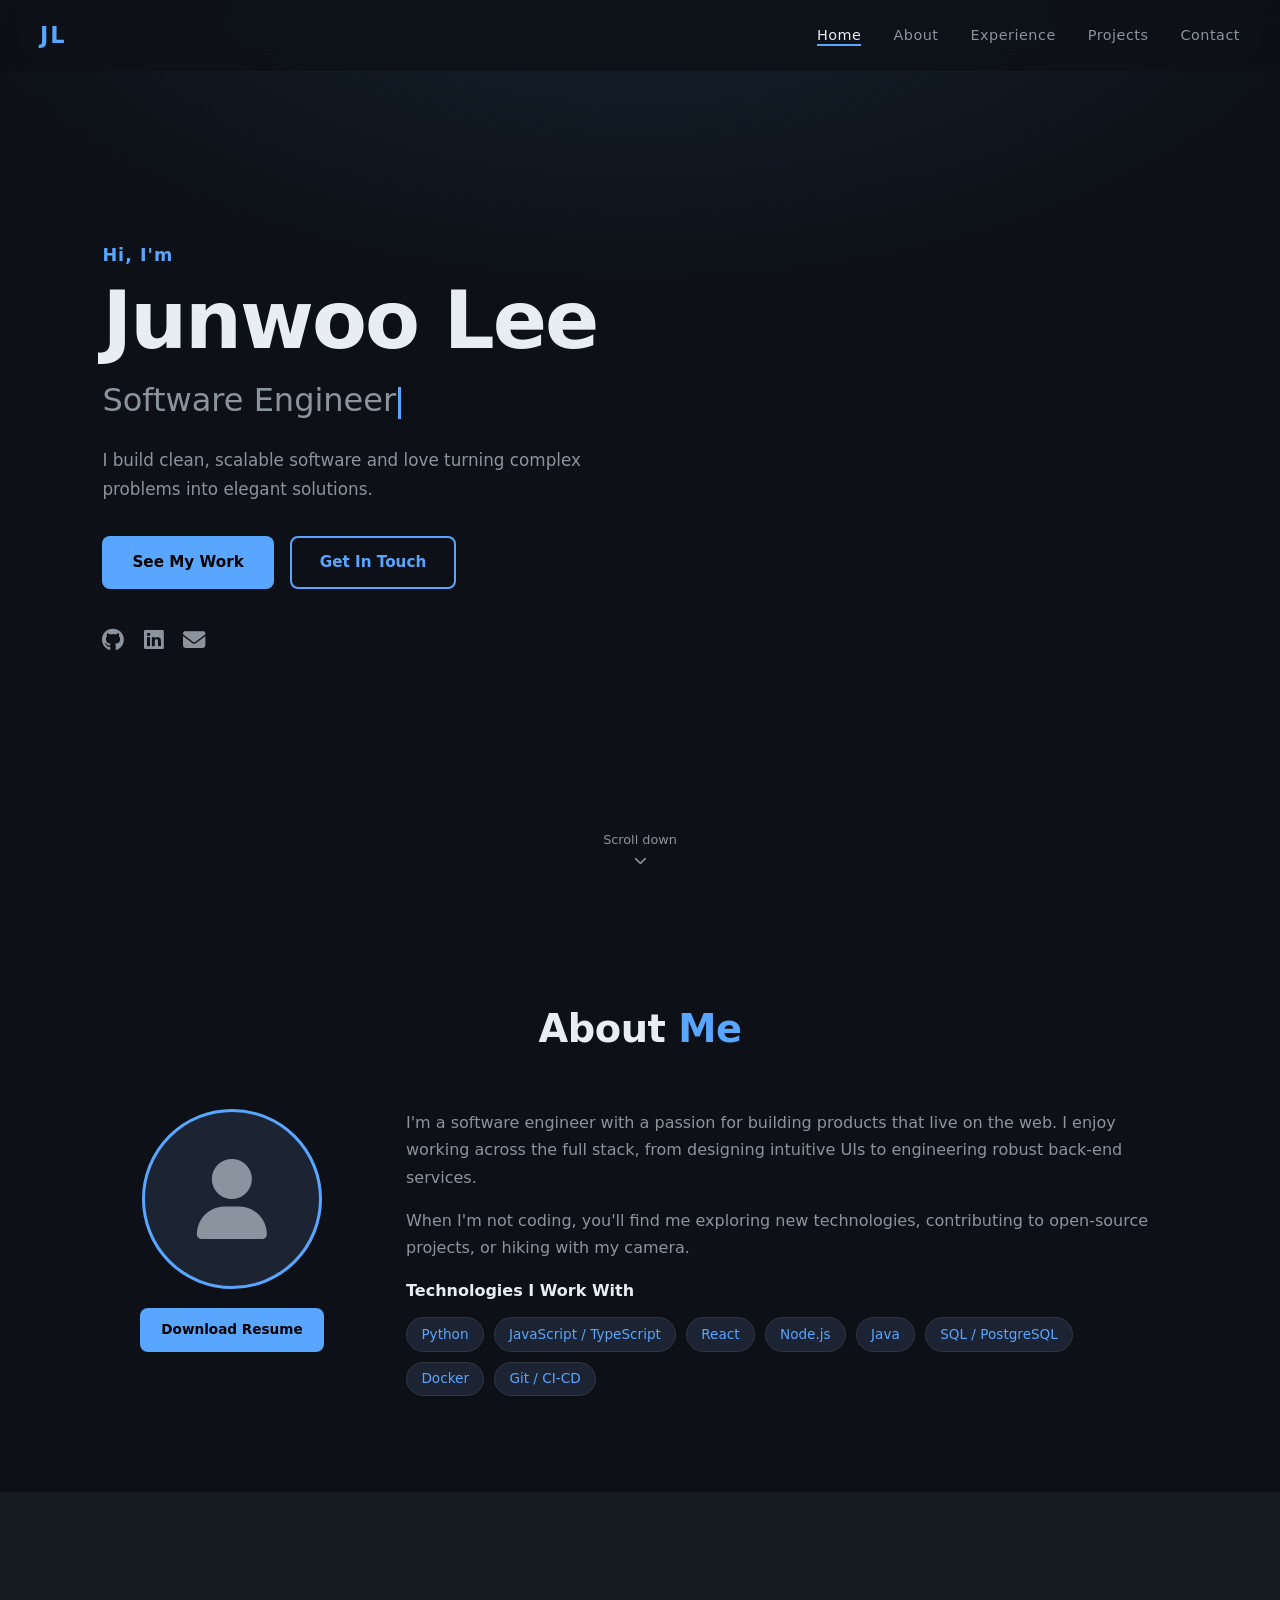
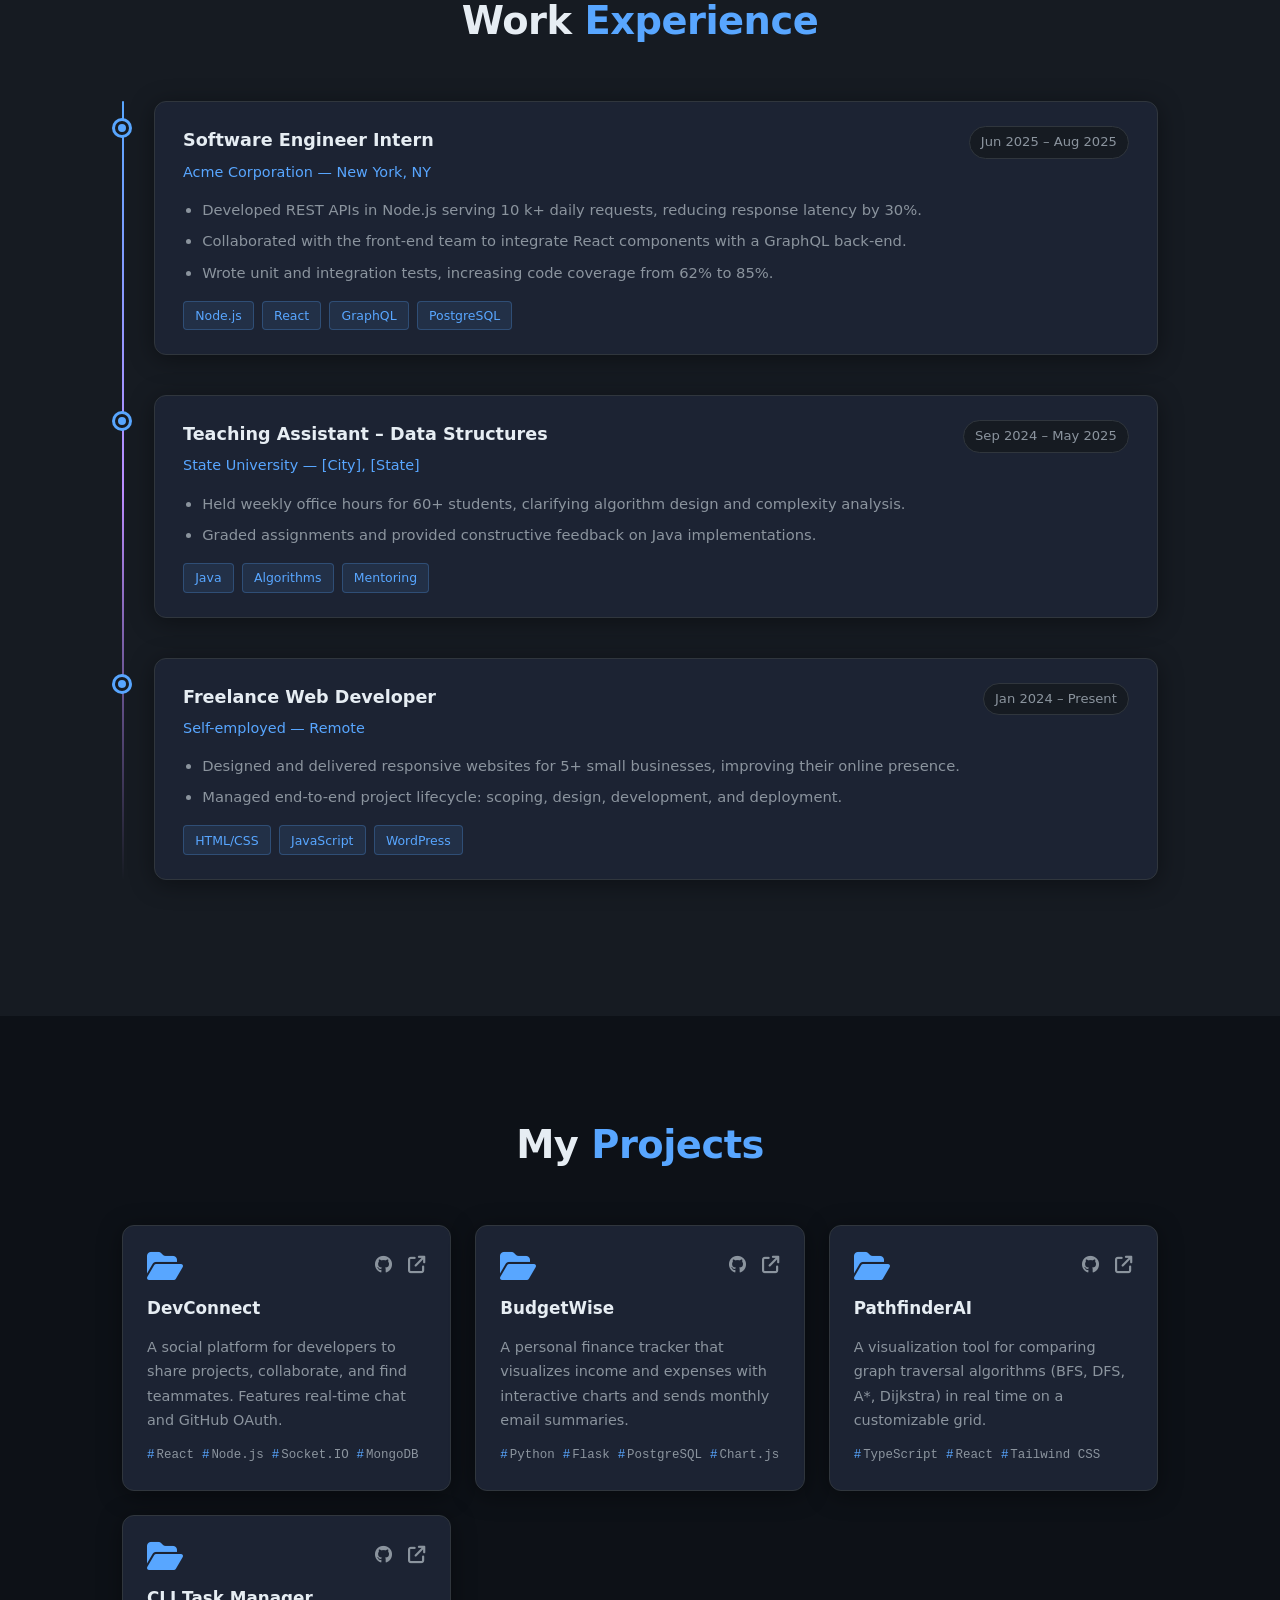
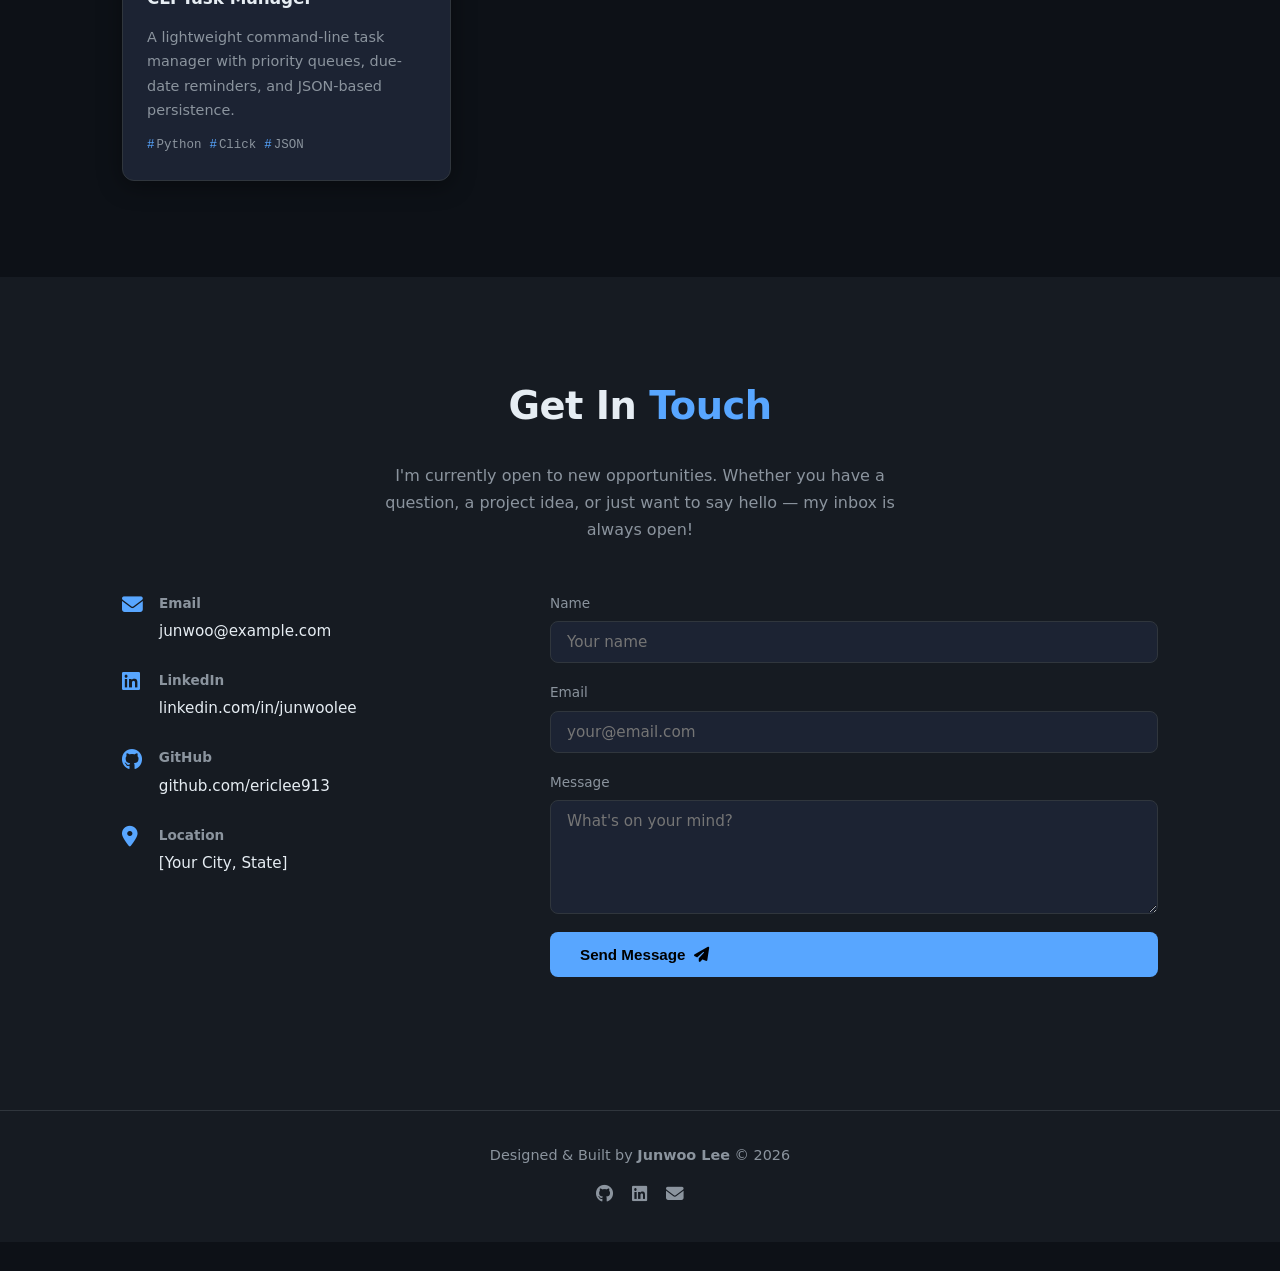
==== index.html @ a43445e7 "Initial portfolio commit" ====
<!DOCTYPE html>
<html lang="en">
  <head>
    <meta charset="UTF-8" />
    <meta name="viewport" content="width=device-width, initial-scale=1.0" />
    <title>Junwoo Lee | Portfolio</title>
    <link rel="stylesheet" href="style.css" />
    <link
      rel="stylesheet"
      href="https://cdnjs.cloudflare.com/ajax/libs/font-awesome/6.5.0/css/all.min.css"
    />
  </head>
  <body>
    <!-- ──────────────── NAVBAR ──────────────── -->
    <nav id="navbar">
      <div class="nav-logo">JL</div>
      <ul class="nav-links">
        <li><a href="#hero">Home</a></li>
        <li><a href="#about">About</a></li>
        <li><a href="#experience">Experience</a></li>
        <li><a href="#projects">Projects</a></li>
        <li><a href="#contact">Contact</a></li>
      </ul>
      <button class="hamburger" id="hamburger" aria-label="Toggle menu">
        <span></span><span></span><span></span>
      </button>
    </nav>

    <!-- ──────────────── HERO ──────────────── -->
    <section id="hero">
      <div class="hero-content">
        <p class="hero-greeting">Hi, I'm</p>
        <h1 class="hero-name">Junwoo Lee</h1>
        <h2 class="hero-title typing" id="typing-target"></h2>
        <p class="hero-sub">
          I build clean, scalable software and love turning complex problems
          into elegant solutions.
        </p>
        <div class="hero-buttons">
          <a href="#projects" class="btn btn-primary">See My Work</a>
          <a href="#contact" class="btn btn-outline">Get In Touch</a>
        </div>
        <div class="hero-socials">
          <a
            href="https://github.com/ericlee913"
            target="_blank"
            aria-label="GitHub"
            ><i class="fa-brands fa-github"></i
          ></a>
          <a
            href="https://linkedin.com/in/junwoolee"
            target="_blank"
            aria-label="LinkedIn"
            ><i class="fa-brands fa-linkedin"></i
          ></a>
          <a href="mailto:junwoo@example.com" aria-label="Email"
            ><i class="fa-solid fa-envelope"></i
          ></a>
        </div>
      </div>
      <div class="hero-scroll-hint">
        <span>Scroll down</span>
        <i class="fa-solid fa-chevron-down"></i>
      </div>
    </section>

    <!-- ──────────────── ABOUT ──────────────── -->
    <section id="about" class="section">
      <div class="container">
        <h2 class="section-title">About <span>Me</span></h2>
        <div class="about-grid">
          <div class="about-avatar">
            <div class="avatar-placeholder">
              <i class="fa-solid fa-user"></i>
            </div>
            <a href="#" class="btn btn-primary btn-sm">Download Resume</a>
          </div>
          <div class="about-text">
            <p>
              I'm a software engineer with a passion for building products that
              live on the web. I enjoy working across the full stack, from
              designing intuitive UIs to engineering robust back-end services.
            </p>
            <p>
              When I'm not coding, you'll find me exploring new technologies,
              contributing to open-source projects, or hiking with my camera.
            </p>
            <div class="skills">
              <h3>Technologies I Work With</h3>
              <ul class="skills-list">
                <li>Python</li>
                <li>JavaScript / TypeScript</li>
                <li>React</li>
                <li>Node.js</li>
                <li>Java</li>
                <li>SQL / PostgreSQL</li>
                <li>Docker</li>
                <li>Git / CI-CD</li>
              </ul>
            </div>
          </div>
        </div>
      </div>
    </section>

    <!-- ──────────────── EXPERIENCE ──────────────── -->
    <section id="experience" class="section section-alt">
      <div class="container">
        <h2 class="section-title">Work <span>Experience</span></h2>
        <div class="timeline">
          <!-- Job 1 -->
          <div class="timeline-item reveal">
            <div class="timeline-dot"></div>
            <div class="timeline-card">
              <div class="timeline-header">
                <div>
                  <h3 class="job-title">Software Engineer Intern</h3>
                  <p class="job-company">Acme Corporation &mdash; New York, NY</p>
                </div>
                <span class="job-date">Jun 2025 – Aug 2025</span>
              </div>
              <ul class="job-bullets">
                <li>
                  Developed REST APIs in Node.js serving 10 k+ daily requests,
                  reducing response latency by 30%.
                </li>
                <li>
                  Collaborated with the front-end team to integrate React
                  components with a GraphQL back-end.
                </li>
                <li>
                  Wrote unit and integration tests, increasing code coverage
                  from 62% to 85%.
                </li>
              </ul>
              <div class="job-tags">
                <span>Node.js</span><span>React</span><span>GraphQL</span
                ><span>PostgreSQL</span>
              </div>
            </div>
          </div>

          <!-- Job 2 -->
          <div class="timeline-item reveal">
            <div class="timeline-dot"></div>
            <div class="timeline-card">
              <div class="timeline-header">
                <div>
                  <h3 class="job-title">Teaching Assistant – Data Structures</h3>
                  <p class="job-company">State University &mdash; [City], [State]</p>
                </div>
                <span class="job-date">Sep 2024 – May 2025</span>
              </div>
              <ul class="job-bullets">
                <li>
                  Held weekly office hours for 60+ students, clarifying
                  algorithm design and complexity analysis.
                </li>
                <li>
                  Graded assignments and provided constructive feedback on
                  Java implementations.
                </li>
              </ul>
              <div class="job-tags">
                <span>Java</span><span>Algorithms</span><span>Mentoring</span>
              </div>
            </div>
          </div>

          <!-- Job 3 -->
          <div class="timeline-item reveal">
            <div class="timeline-dot"></div>
            <div class="timeline-card">
              <div class="timeline-header">
                <div>
                  <h3 class="job-title">Freelance Web Developer</h3>
                  <p class="job-company">Self-employed &mdash; Remote</p>
                </div>
                <span class="job-date">Jan 2024 – Present</span>
              </div>
              <ul class="job-bullets">
                <li>
                  Designed and delivered responsive websites for 5+ small
                  businesses, improving their online presence.
                </li>
                <li>
                  Managed end-to-end project lifecycle: scoping, design,
                  development, and deployment.
                </li>
              </ul>
              <div class="job-tags">
                <span>HTML/CSS</span><span>JavaScript</span
                ><span>WordPress</span>
              </div>
            </div>
          </div>
        </div>
      </div>
    </section>

    <!-- ──────────────── PROJECTS ──────────────── -->
    <section id="projects" class="section">
      <div class="container">
        <h2 class="section-title">My <span>Projects</span></h2>
        <div class="projects-grid">
          <!-- Project 1 -->
          <div class="project-card reveal">
            <div class="project-top">
              <i class="fa-solid fa-folder-open project-icon"></i>
              <div class="project-links">
                <a href="#" target="_blank" aria-label="GitHub repo"
                  ><i class="fa-brands fa-github"></i
                ></a>
                <a href="#" target="_blank" aria-label="Live demo"
                  ><i class="fa-solid fa-arrow-up-right-from-square"></i
                ></a>
              </div>
            </div>
            <h3>DevConnect</h3>
            <p>
              A social platform for developers to share projects, collaborate,
              and find teammates. Features real-time chat and GitHub OAuth.
            </p>
            <ul class="project-tags">
              <li>React</li>
              <li>Node.js</li>
              <li>Socket.IO</li>
              <li>MongoDB</li>
            </ul>
          </div>

          <!-- Project 2 -->
          <div class="project-card reveal">
            <div class="project-top">
              <i class="fa-solid fa-folder-open project-icon"></i>
              <div class="project-links">
                <a href="#" target="_blank" aria-label="GitHub repo"
                  ><i class="fa-brands fa-github"></i
                ></a>
                <a href="#" target="_blank" aria-label="Live demo"
                  ><i class="fa-solid fa-arrow-up-right-from-square"></i
                ></a>
              </div>
            </div>
            <h3>BudgetWise</h3>
            <p>
              A personal finance tracker that visualizes income and expenses with
              interactive charts and sends monthly email summaries.
            </p>
            <ul class="project-tags">
              <li>Python</li>
              <li>Flask</li>
              <li>PostgreSQL</li>
              <li>Chart.js</li>
            </ul>
          </div>

          <!-- Project 3 -->
          <div class="project-card reveal">
            <div class="project-top">
              <i class="fa-solid fa-folder-open project-icon"></i>
              <div class="project-links">
                <a href="#" target="_blank" aria-label="GitHub repo"
                  ><i class="fa-brands fa-github"></i
                ></a>
                <a href="#" target="_blank" aria-label="Live demo"
                  ><i class="fa-solid fa-arrow-up-right-from-square"></i
                ></a>
              </div>
            </div>
            <h3>PathfinderAI</h3>
            <p>
              A visualization tool for comparing graph traversal algorithms
              (BFS, DFS, A*, Dijkstra) in real time on a customizable grid.
            </p>
            <ul class="project-tags">
              <li>TypeScript</li>
              <li>React</li>
              <li>Tailwind CSS</li>
            </ul>
          </div>

          <!-- Project 4 -->
          <div class="project-card reveal">
            <div class="project-top">
              <i class="fa-solid fa-folder-open project-icon"></i>
              <div class="project-links">
                <a href="#" target="_blank" aria-label="GitHub repo"
                  ><i class="fa-brands fa-github"></i
                ></a>
                <a href="#" target="_blank" aria-label="Live demo"
                  ><i class="fa-solid fa-arrow-up-right-from-square"></i
                ></a>
              </div>
            </div>
            <h3>CLI Task Manager</h3>
            <p>
              A lightweight command-line task manager with priority queues,
              due-date reminders, and JSON-based persistence.
            </p>
            <ul class="project-tags">
              <li>Python</li>
              <li>Click</li>
              <li>JSON</li>
            </ul>
          </div>
        </div>
      </div>
    </section>

    <!-- ──────────────── CONTACT ──────────────── -->
    <section id="contact" class="section section-alt">
      <div class="container contact-container">
        <h2 class="section-title">Get In <span>Touch</span></h2>
        <p class="contact-lead">
          I'm currently open to new opportunities. Whether you have a question,
          a project idea, or just want to say hello — my inbox is always open!
        </p>
        <div class="contact-grid">
          <div class="contact-info">
            <div class="contact-item">
              <i class="fa-solid fa-envelope"></i>
              <div>
                <h4>Email</h4>
                <a href="mailto:junwoo@example.com">junwoo@example.com</a>
              </div>
            </div>
            <div class="contact-item">
              <i class="fa-brands fa-linkedin"></i>
              <div>
                <h4>LinkedIn</h4>
                <a
                  href="https://linkedin.com/in/junwoolee"
                  target="_blank"
                  >linkedin.com/in/junwoolee</a
                >
              </div>
            </div>
            <div class="contact-item">
              <i class="fa-brands fa-github"></i>
              <div>
                <h4>GitHub</h4>
                <a href="https://github.com/ericlee913" target="_blank"
                  >github.com/ericlee913</a
                >
              </div>
            </div>
            <div class="contact-item">
              <i class="fa-solid fa-location-dot"></i>
              <div>
                <h4>Location</h4>
                <span>[Your City, State]</span>
              </div>
            </div>
          </div>

          <form class="contact-form" id="contact-form">
            <div class="form-group">
              <label for="name">Name</label>
              <input
                type="text"
                id="name"
                name="name"
                placeholder="Your name"
                required
              />
            </div>
            <div class="form-group">
              <label for="email">Email</label>
              <input
                type="email"
                id="email"
                name="email"
                placeholder="your@email.com"
                required
              />
            </div>
            <div class="form-group">
              <label for="message">Message</label>
              <textarea
                id="message"
                name="message"
                rows="5"
                placeholder="What's on your mind?"
                required
              ></textarea>
            </div>
            <button type="submit" class="btn btn-primary">
              Send Message <i class="fa-solid fa-paper-plane"></i>
            </button>
            <p class="form-note" id="form-status"></p>
          </form>
        </div>
      </div>
    </section>

    <!-- ──────────────── FOOTER ──────────────── -->
    <footer>
      <p>
        Designed &amp; Built by <strong>Junwoo Lee</strong> &copy;
        <span id="year"></span>
      </p>
      <div class="footer-socials">
        <a href="https://github.com/ericlee913" target="_blank"
          ><i class="fa-brands fa-github"></i
        ></a>
        <a href="https://linkedin.com/in/junwoolee" target="_blank"
          ><i class="fa-brands fa-linkedin"></i
        ></a>
        <a href="mailto:junwoo@example.com"
          ><i class="fa-solid fa-envelope"></i
        ></a>
      </div>
    </footer>

    <script src="script.js"></script>
  </body>
</html>
---- style.css ----
/* ════════════════════════════════════════
   ROOT & RESET
════════════════════════════════════════ */
:root {
  --bg:        #0d1117;
  --bg-alt:    #161b22;
  --card:      #1c2333;
  --border:    #30363d;
  --accent:    #58a6ff;
  --accent2:   #bc8cff;
  --text:      #e6edf3;
  --text-muted:#8b949e;
  --success:   #3fb950;
  --radius:    12px;
  --shadow:    0 4px 24px rgba(0,0,0,0.4);
  --transition:0.3s ease;
  --font:      'Segoe UI', system-ui, sans-serif;
}

*, *::before, *::after { box-sizing: border-box; margin: 0; padding: 0; }

html { scroll-behavior: smooth; font-size: 16px; }

body {
  font-family: var(--font);
  background: var(--bg);
  color: var(--text);
  line-height: 1.7;
  overflow-x: hidden;
}

a { color: var(--accent); text-decoration: none; transition: color var(--transition); }
a:hover { color: var(--accent2); }
ul { list-style: none; }
img { max-width: 100%; display: block; }

/* ════════════════════════════════════════
   UTILITIES
════════════════════════════════════════ */
.container {
  max-width: 1100px;
  margin: 0 auto;
  padding: 0 2rem;
}

.section { padding: 6rem 0; }
.section-alt { background: var(--bg-alt); }

.section-title {
  font-size: clamp(1.8rem, 4vw, 2.4rem);
  font-weight: 700;
  margin-bottom: 3rem;
  text-align: center;
  letter-spacing: -0.5px;
}
.section-title span { color: var(--accent); }

/* Buttons */
.btn {
  display: inline-flex;
  align-items: center;
  gap: 0.5rem;
  padding: 0.75rem 1.75rem;
  border-radius: 8px;
  font-weight: 600;
  font-size: 0.95rem;
  cursor: pointer;
  transition: all var(--transition);
  border: 2px solid transparent;
}
.btn-primary {
  background: var(--accent);
  color: #000;
}
.btn-primary:hover {
  background: transparent;
  border-color: var(--accent);
  color: var(--accent);
}
.btn-outline {
  background: transparent;
  border-color: var(--accent);
  color: var(--accent);
}
.btn-outline:hover {
  background: var(--accent);
  color: #000;
}
.btn-sm { padding: 0.5rem 1.2rem; font-size: 0.85rem; }

/* Reveal animation */
.reveal {
  opacity: 0;
  transform: translateY(30px);
  transition: opacity 0.6s ease, transform 0.6s ease;
}
.reveal.visible {
  opacity: 1;
  transform: translateY(0);
}

/* ════════════════════════════════════════
   NAVBAR
════════════════════════════════════════ */
#navbar {
  position: fixed;
  top: 0; left: 0; right: 0;
  z-index: 1000;
  display: flex;
  align-items: center;
  justify-content: space-between;
  padding: 1rem 2.5rem;
  background: rgba(13, 17, 23, 0.85);
  backdrop-filter: blur(10px);
  border-bottom: 1px solid transparent;
  transition: border-color var(--transition), padding var(--transition);
}
#navbar.scrolled {
  border-bottom-color: var(--border);
  padding: 0.7rem 2.5rem;
}
.nav-logo {
  font-size: 1.4rem;
  font-weight: 800;
  color: var(--accent);
  letter-spacing: 2px;
}
.nav-links {
  display: flex;
  gap: 2rem;
}
.nav-links a {
  color: var(--text-muted);
  font-weight: 500;
  font-size: 0.9rem;
  letter-spacing: 0.5px;
  position: relative;
}
.nav-links a::after {
  content: '';
  position: absolute;
  bottom: -3px; left: 0;
  width: 0; height: 2px;
  background: var(--accent);
  transition: width var(--transition);
}
.nav-links a:hover, .nav-links a.active { color: var(--text); }
.nav-links a:hover::after, .nav-links a.active::after { width: 100%; }

/* Hamburger */
.hamburger {
  display: none;
  flex-direction: column;
  gap: 5px;
  background: none;
  border: none;
  cursor: pointer;
  padding: 4px;
}
.hamburger span {
  display: block;
  width: 25px; height: 2px;
  background: var(--text);
  transition: all var(--transition);
  border-radius: 2px;
}
.hamburger.open span:nth-child(1) { transform: translateY(7px) rotate(45deg); }
.hamburger.open span:nth-child(2) { opacity: 0; }
.hamburger.open span:nth-child(3) { transform: translateY(-7px) rotate(-45deg); }

/* ════════════════════════════════════════
   HERO
════════════════════════════════════════ */
#hero {
  min-height: 100vh;
  display: flex;
  flex-direction: column;
  justify-content: center;
  align-items: flex-start;
  padding: 0 max(2rem, 8vw);
  position: relative;
  background:
    radial-gradient(ellipse 80% 60% at 50% -10%, rgba(88,166,255,0.12) 0%, transparent 70%),
    var(--bg);
}
.hero-content { max-width: 700px; }
.hero-greeting {
  color: var(--accent);
  font-size: 1.1rem;
  font-weight: 600;
  margin-bottom: 0.4rem;
  letter-spacing: 1px;
}
.hero-name {
  font-size: clamp(2.8rem, 7vw, 5rem);
  font-weight: 800;
  line-height: 1.1;
  letter-spacing: -2px;
  margin-bottom: 0.5rem;
}
.hero-title {
  font-size: clamp(1.3rem, 3vw, 2rem);
  font-weight: 500;
  color: var(--text-muted);
  min-height: 2.5rem;
  margin-bottom: 1.2rem;
}
.hero-title .cursor {
  display: inline-block;
  width: 3px;
  height: 1em;
  background: var(--accent);
  margin-left: 2px;
  animation: blink 1s step-end infinite;
  vertical-align: text-bottom;
}
@keyframes blink { 50% { opacity: 0; } }

.hero-sub {
  color: var(--text-muted);
  font-size: 1.05rem;
  max-width: 540px;
  margin-bottom: 2rem;
}
.hero-buttons { display: flex; gap: 1rem; flex-wrap: wrap; margin-bottom: 2rem; }
.hero-socials { display: flex; gap: 1.2rem; }
.hero-socials a {
  font-size: 1.4rem;
  color: var(--text-muted);
  transition: color var(--transition), transform var(--transition);
}
.hero-socials a:hover { color: var(--accent); transform: translateY(-3px); }

.hero-scroll-hint {
  position: absolute;
  bottom: 2rem; left: 50%;
  transform: translateX(-50%);
  display: flex;
  flex-direction: column;
  align-items: center;
  gap: 0.3rem;
  color: var(--text-muted);
  font-size: 0.8rem;
  animation: float 2s ease-in-out infinite;
}
@keyframes float {
  0%, 100% { transform: translateX(-50%) translateY(0); }
  50%       { transform: translateX(-50%) translateY(-6px); }
}

/* ════════════════════════════════════════
   ABOUT
════════════════════════════════════════ */
.about-grid {
  display: grid;
  grid-template-columns: 220px 1fr;
  gap: 4rem;
  align-items: start;
}
.about-avatar {
  display: flex;
  flex-direction: column;
  align-items: center;
  gap: 1.2rem;
}
.avatar-placeholder {
  width: 180px; height: 180px;
  border-radius: 50%;
  background: var(--card);
  border: 3px solid var(--accent);
  display: flex;
  align-items: center;
  justify-content: center;
  font-size: 5rem;
  color: var(--text-muted);
}
.about-text p { color: var(--text-muted); margin-bottom: 1rem; }
.skills h3 { font-size: 1rem; margin-bottom: 0.8rem; color: var(--text); }
.skills-list {
  display: flex;
  flex-wrap: wrap;
  gap: 0.6rem;
}
.skills-list li {
  background: var(--card);
  border: 1px solid var(--border);
  color: var(--accent);
  padding: 0.3rem 0.9rem;
  border-radius: 20px;
  font-size: 0.85rem;
  font-weight: 500;
  transition: all var(--transition);
}
.skills-list li:hover {
  background: var(--accent);
  color: #000;
  border-color: var(--accent);
}

/* ════════════════════════════════════════
   EXPERIENCE / TIMELINE
════════════════════════════════════════ */
.timeline {
  position: relative;
  padding-left: 2rem;
}
.timeline::before {
  content: '';
  position: absolute;
  left: 0; top: 0; bottom: 0;
  width: 2px;
  background: linear-gradient(to bottom, var(--accent), var(--accent2), transparent);
  border-radius: 2px;
}
.timeline-item {
  position: relative;
  margin-bottom: 2.5rem;
}
.timeline-dot {
  position: absolute;
  left: -2.45rem; top: 1.2rem;
  width: 14px; height: 14px;
  border-radius: 50%;
  background: var(--accent);
  border: 3px solid var(--bg-alt);
  box-shadow: 0 0 0 3px var(--accent);
}
.timeline-card {
  background: var(--card);
  border: 1px solid var(--border);
  border-radius: var(--radius);
  padding: 1.5rem 1.75rem;
  box-shadow: var(--shadow);
  transition: border-color var(--transition), transform var(--transition);
}
.timeline-card:hover {
  border-color: var(--accent);
  transform: translateX(4px);
}
.timeline-header {
  display: flex;
  justify-content: space-between;
  align-items: flex-start;
  flex-wrap: wrap;
  gap: 0.5rem;
  margin-bottom: 0.8rem;
}
.job-title { font-size: 1.1rem; font-weight: 700; }
.job-company { color: var(--accent); font-size: 0.9rem; margin-top: 0.2rem; }
.job-date {
  font-size: 0.82rem;
  color: var(--text-muted);
  background: var(--bg-alt);
  border: 1px solid var(--border);
  padding: 0.25rem 0.7rem;
  border-radius: 20px;
  white-space: nowrap;
}
.job-bullets {
  list-style: disc;
  padding-left: 1.2rem;
  color: var(--text-muted);
  font-size: 0.92rem;
  margin-bottom: 1rem;
}
.job-bullets li { margin-bottom: 0.4rem; }
.job-tags { display: flex; flex-wrap: wrap; gap: 0.5rem; }
.job-tags span {
  font-size: 0.78rem;
  background: rgba(88,166,255,0.1);
  color: var(--accent);
  border: 1px solid rgba(88,166,255,0.25);
  padding: 0.2rem 0.7rem;
  border-radius: 4px;
}

/* ════════════════════════════════════════
   PROJECTS
════════════════════════════════════════ */
.projects-grid {
  display: grid;
  grid-template-columns: repeat(auto-fill, minmax(260px, 1fr));
  gap: 1.5rem;
}
.project-card {
  background: var(--card);
  border: 1px solid var(--border);
  border-radius: var(--radius);
  padding: 1.5rem;
  display: flex;
  flex-direction: column;
  gap: 0.75rem;
  box-shadow: var(--shadow);
  transition: border-color var(--transition), transform var(--transition);
}
.project-card:hover {
  border-color: var(--accent);
  transform: translateY(-6px);
}
.project-top {
  display: flex;
  justify-content: space-between;
  align-items: center;
}
.project-icon { font-size: 2rem; color: var(--accent); }
.project-links { display: flex; gap: 1rem; }
.project-links a {
  font-size: 1.1rem;
  color: var(--text-muted);
  transition: color var(--transition);
}
.project-links a:hover { color: var(--accent); }
.project-card h3 { font-size: 1.05rem; font-weight: 700; }
.project-card p { color: var(--text-muted); font-size: 0.9rem; flex: 1; }
.project-tags {
  display: flex;
  flex-wrap: wrap;
  gap: 0.5rem;
  margin-top: auto;
}
.project-tags li {
  font-size: 0.78rem;
  color: var(--text-muted);
  font-family: monospace;
}
.project-tags li::before { content: '#'; color: var(--accent); margin-right: 2px; }

/* ════════════════════════════════════════
   CONTACT
════════════════════════════════════════ */
.contact-lead {
  text-align: center;
  color: var(--text-muted);
  max-width: 560px;
  margin: -1.5rem auto 3rem;
}
.contact-grid {
  display: grid;
  grid-template-columns: 1fr 1.6fr;
  gap: 3rem;
  align-items: start;
}
.contact-info { display: flex; flex-direction: column; gap: 1.5rem; }
.contact-item {
  display: flex;
  align-items: flex-start;
  gap: 1rem;
}
.contact-item > i {
  font-size: 1.3rem;
  color: var(--accent);
  margin-top: 0.15rem;
  min-width: 1.3rem;
}
.contact-item h4 { font-size: 0.85rem; color: var(--text-muted); margin-bottom: 0.15rem; }
.contact-item a, .contact-item span { font-size: 0.95rem; color: var(--text); }
.contact-item a:hover { color: var(--accent); }

/* Form */
.contact-form { display: flex; flex-direction: column; gap: 1.1rem; }
.form-group { display: flex; flex-direction: column; gap: 0.4rem; }
.form-group label { font-size: 0.85rem; color: var(--text-muted); font-weight: 500; }
.form-group input,
.form-group textarea {
  background: var(--card);
  border: 1px solid var(--border);
  border-radius: 8px;
  padding: 0.7rem 1rem;
  color: var(--text);
  font-size: 0.95rem;
  font-family: var(--font);
  resize: vertical;
  transition: border-color var(--transition);
  outline: none;
}
.form-group input:focus,
.form-group textarea:focus { border-color: var(--accent); }
.form-note {
  font-size: 0.85rem;
  color: var(--success);
  min-height: 1.2rem;
}

/* ════════════════════════════════════════
   FOOTER
════════════════════════════════════════ */
footer {
  background: var(--bg-alt);
  border-top: 1px solid var(--border);
  padding: 2rem;
  text-align: center;
  display: flex;
  flex-direction: column;
  align-items: center;
  gap: 0.8rem;
}
footer p { color: var(--text-muted); font-size: 0.9rem; }
.footer-socials { display: flex; gap: 1.2rem; }
.footer-socials a { color: var(--text-muted); font-size: 1.1rem; transition: color var(--transition); }
.footer-socials a:hover { color: var(--accent); }

/* ════════════════════════════════════════
   RESPONSIVE
════════════════════════════════════════ */
@media (max-width: 768px) {
  .hamburger { display: flex; }
  .nav-links {
    display: none;
    position: absolute;
    top: 100%; left: 0; right: 0;
    flex-direction: column;
    background: var(--bg-alt);
    border-top: 1px solid var(--border);
    padding: 1.5rem 2rem;
    gap: 1.2rem;
  }
  .nav-links.open { display: flex; }
  .nav-links a { font-size: 1rem; }

  #hero { padding: 0 1.5rem; }
  .hero-buttons { flex-direction: column; align-items: flex-start; }

  .about-grid {
    grid-template-columns: 1fr;
    gap: 2rem;
    text-align: center;
  }
  .about-avatar { align-items: center; }
  .skills-list { justify-content: center; }

  .timeline { padding-left: 1.5rem; }
  .timeline-dot { left: -1.9rem; }
  .timeline-header { flex-direction: column; }

  .contact-grid { grid-template-columns: 1fr; }
}

@media (max-width: 480px) {
  .section { padding: 4rem 0; }
  .projects-grid { grid-template-columns: 1fr; }
}
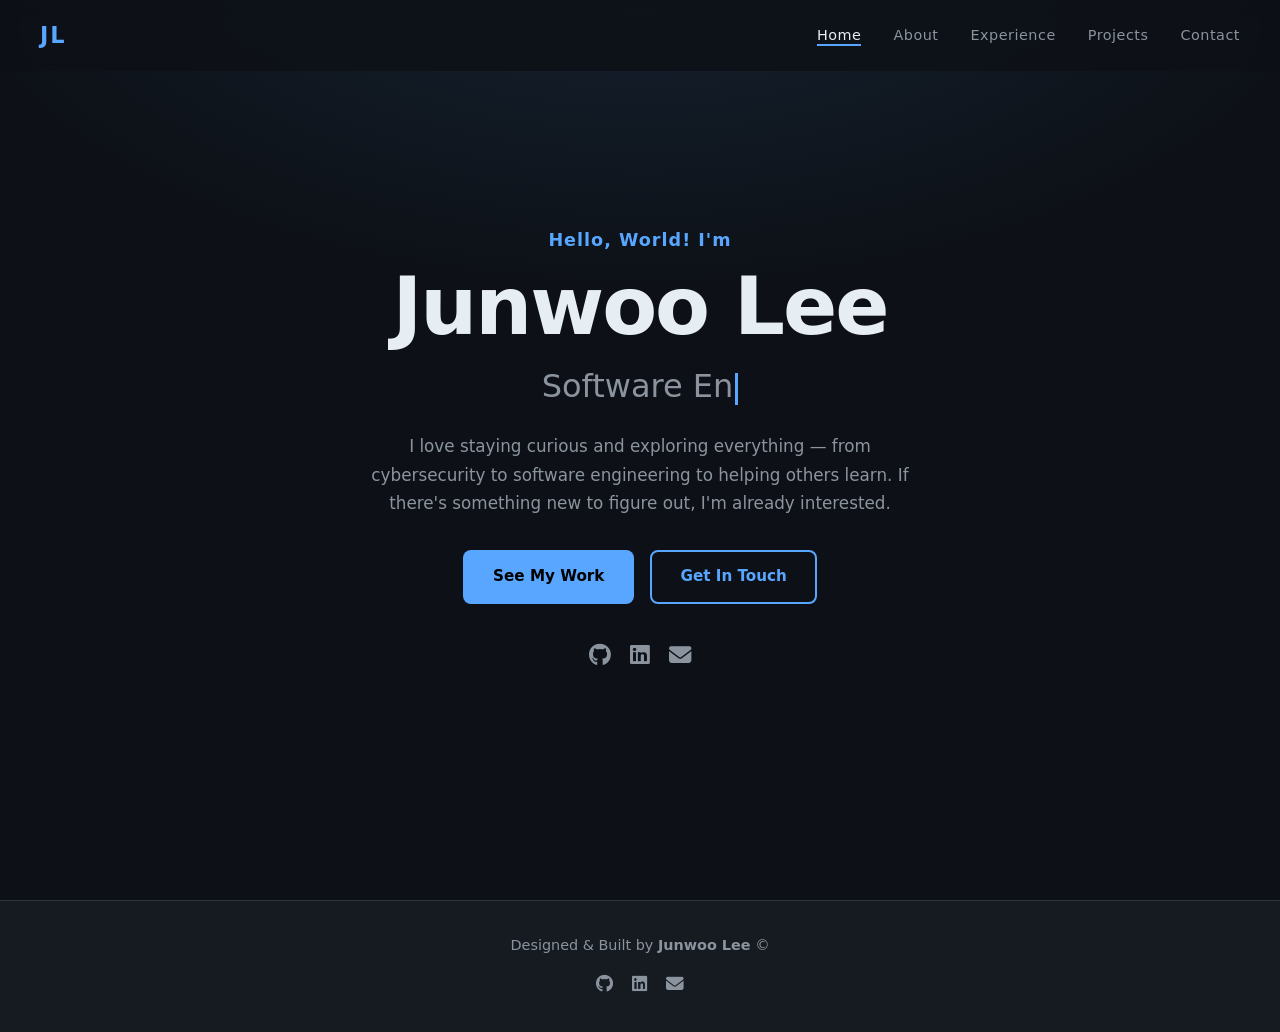
==== commit e9e82d87: "Center hero, update greeting/subtitle, expand typing roles" ====
--- a/index.html
+++ b/index.html
@@ -3,7 +3,7 @@
   <head>
     <meta charset="UTF-8" />
     <meta name="viewport" content="width=device-width, initial-scale=1.0" />
-    <title>Junwoo Lee | Portfolio</title>
+    <title>Junwoo Lee | Home</title>
     <link rel="stylesheet" href="style.css" />
     <link
       rel="stylesheet"
@@ -15,11 +15,11 @@
     <nav id="navbar">
       <div class="nav-logo">JL</div>
       <ul class="nav-links">
-        <li><a href="#hero">Home</a></li>
-        <li><a href="#about">About</a></li>
-        <li><a href="#experience">Experience</a></li>
-        <li><a href="#projects">Projects</a></li>
-        <li><a href="#contact">Contact</a></li>
+        <li><a href="index.html">Home</a></li>
+        <li><a href="about.html">About</a></li>
+        <li><a href="experience.html">Experience</a></li>
+        <li><a href="projects.html">Projects</a></li>
+        <li><a href="contact.html">Contact</a></li>
       </ul>
       <button class="hamburger" id="hamburger" aria-label="Toggle menu">
         <span></span><span></span><span></span>
@@ -29,16 +29,17 @@
     <!-- ──────────────── HERO ──────────────── -->
     <section id="hero">
       <div class="hero-content">
-        <p class="hero-greeting">Hi, I'm</p>
+        <p class="hero-greeting">Hello, World! I'm</p>
         <h1 class="hero-name">Junwoo Lee</h1>
         <h2 class="hero-title typing" id="typing-target"></h2>
         <p class="hero-sub">
-          I build clean, scalable software and love turning complex problems
-          into elegant solutions.
+          I love staying curious and exploring everything &mdash; from
+          cybersecurity to software engineering to helping others learn.
+          If there's something new to figure out, I'm already interested.
         </p>
         <div class="hero-buttons">
-          <a href="#projects" class="btn btn-primary">See My Work</a>
-          <a href="#contact" class="btn btn-outline">Get In Touch</a>
+          <a href="projects.html" class="btn btn-primary">See My Work</a>
+          <a href="contact.html" class="btn btn-outline">Get In Touch</a>
         </div>
         <div class="hero-socials">
           <a
@@ -56,340 +57,6 @@
           <a href="mailto:junwoo@example.com" aria-label="Email"
             ><i class="fa-solid fa-envelope"></i
           ></a>
-        </div>
-      </div>
-      <div class="hero-scroll-hint">
-        <span>Scroll down</span>
-        <i class="fa-solid fa-chevron-down"></i>
-      </div>
-    </section>
-
-    <!-- ──────────────── ABOUT ──────────────── -->
-    <section id="about" class="section">
-      <div class="container">
-        <h2 class="section-title">About <span>Me</span></h2>
-        <div class="about-grid">
-          <div class="about-avatar">
-            <div class="avatar-placeholder">
-              <i class="fa-solid fa-user"></i>
-            </div>
-            <a href="#" class="btn btn-primary btn-sm">Download Resume</a>
-          </div>
-          <div class="about-text">
-            <p>
-              I'm a software engineer with a passion for building products that
-              live on the web. I enjoy working across the full stack, from
-              designing intuitive UIs to engineering robust back-end services.
-            </p>
-            <p>
-              When I'm not coding, you'll find me exploring new technologies,
-              contributing to open-source projects, or hiking with my camera.
-            </p>
-            <div class="skills">
-              <h3>Technologies I Work With</h3>
-              <ul class="skills-list">
-                <li>Python</li>
-                <li>JavaScript / TypeScript</li>
-                <li>React</li>
-                <li>Node.js</li>
-                <li>Java</li>
-                <li>SQL / PostgreSQL</li>
-                <li>Docker</li>
-                <li>Git / CI-CD</li>
-              </ul>
-            </div>
-          </div>
-        </div>
-      </div>
-    </section>
-
-    <!-- ──────────────── EXPERIENCE ──────────────── -->
-    <section id="experience" class="section section-alt">
-      <div class="container">
-        <h2 class="section-title">Work <span>Experience</span></h2>
-        <div class="timeline">
-          <!-- Job 1 -->
-          <div class="timeline-item reveal">
-            <div class="timeline-dot"></div>
-            <div class="timeline-card">
-              <div class="timeline-header">
-                <div>
-                  <h3 class="job-title">Software Engineer Intern</h3>
-                  <p class="job-company">Acme Corporation &mdash; New York, NY</p>
-                </div>
-                <span class="job-date">Jun 2025 – Aug 2025</span>
-              </div>
-              <ul class="job-bullets">
-                <li>
-                  Developed REST APIs in Node.js serving 10 k+ daily requests,
-                  reducing response latency by 30%.
-                </li>
-                <li>
-                  Collaborated with the front-end team to integrate React
-                  components with a GraphQL back-end.
-                </li>
-                <li>
-                  Wrote unit and integration tests, increasing code coverage
-                  from 62% to 85%.
-                </li>
-              </ul>
-              <div class="job-tags">
-                <span>Node.js</span><span>React</span><span>GraphQL</span
-                ><span>PostgreSQL</span>
-              </div>
-            </div>
-          </div>
-
-          <!-- Job 2 -->
-          <div class="timeline-item reveal">
-            <div class="timeline-dot"></div>
-            <div class="timeline-card">
-              <div class="timeline-header">
-                <div>
-                  <h3 class="job-title">Teaching Assistant – Data Structures</h3>
-                  <p class="job-company">State University &mdash; [City], [State]</p>
-                </div>
-                <span class="job-date">Sep 2024 – May 2025</span>
-              </div>
-              <ul class="job-bullets">
-                <li>
-                  Held weekly office hours for 60+ students, clarifying
-                  algorithm design and complexity analysis.
-                </li>
-                <li>
-                  Graded assignments and provided constructive feedback on
-                  Java implementations.
-                </li>
-              </ul>
-              <div class="job-tags">
-                <span>Java</span><span>Algorithms</span><span>Mentoring</span>
-              </div>
-            </div>
-          </div>
-
-          <!-- Job 3 -->
-          <div class="timeline-item reveal">
-            <div class="timeline-dot"></div>
-            <div class="timeline-card">
-              <div class="timeline-header">
-                <div>
-                  <h3 class="job-title">Freelance Web Developer</h3>
-                  <p class="job-company">Self-employed &mdash; Remote</p>
-                </div>
-                <span class="job-date">Jan 2024 – Present</span>
-              </div>
-              <ul class="job-bullets">
-                <li>
-                  Designed and delivered responsive websites for 5+ small
-                  businesses, improving their online presence.
-                </li>
-                <li>
-                  Managed end-to-end project lifecycle: scoping, design,
-                  development, and deployment.
-                </li>
-              </ul>
-              <div class="job-tags">
-                <span>HTML/CSS</span><span>JavaScript</span
-                ><span>WordPress</span>
-              </div>
-            </div>
-          </div>
-        </div>
-      </div>
-    </section>
-
-    <!-- ──────────────── PROJECTS ──────────────── -->
-    <section id="projects" class="section">
-      <div class="container">
-        <h2 class="section-title">My <span>Projects</span></h2>
-        <div class="projects-grid">
-          <!-- Project 1 -->
-          <div class="project-card reveal">
-            <div class="project-top">
-              <i class="fa-solid fa-folder-open project-icon"></i>
-              <div class="project-links">
-                <a href="#" target="_blank" aria-label="GitHub repo"
-                  ><i class="fa-brands fa-github"></i
-                ></a>
-                <a href="#" target="_blank" aria-label="Live demo"
-                  ><i class="fa-solid fa-arrow-up-right-from-square"></i
-                ></a>
-              </div>
-            </div>
-            <h3>DevConnect</h3>
-            <p>
-              A social platform for developers to share projects, collaborate,
-              and find teammates. Features real-time chat and GitHub OAuth.
-            </p>
-            <ul class="project-tags">
-              <li>React</li>
-              <li>Node.js</li>
-              <li>Socket.IO</li>
-              <li>MongoDB</li>
-            </ul>
-          </div>
-
-          <!-- Project 2 -->
-          <div class="project-card reveal">
-            <div class="project-top">
-              <i class="fa-solid fa-folder-open project-icon"></i>
-              <div class="project-links">
-                <a href="#" target="_blank" aria-label="GitHub repo"
-                  ><i class="fa-brands fa-github"></i
-                ></a>
-                <a href="#" target="_blank" aria-label="Live demo"
-                  ><i class="fa-solid fa-arrow-up-right-from-square"></i
-                ></a>
-              </div>
-            </div>
-            <h3>BudgetWise</h3>
-            <p>
-              A personal finance tracker that visualizes income and expenses with
-              interactive charts and sends monthly email summaries.
-            </p>
-            <ul class="project-tags">
-              <li>Python</li>
-              <li>Flask</li>
-              <li>PostgreSQL</li>
-              <li>Chart.js</li>
-            </ul>
-          </div>
-
-          <!-- Project 3 -->
-          <div class="project-card reveal">
-            <div class="project-top">
-              <i class="fa-solid fa-folder-open project-icon"></i>
-              <div class="project-links">
-                <a href="#" target="_blank" aria-label="GitHub repo"
-                  ><i class="fa-brands fa-github"></i
-                ></a>
-                <a href="#" target="_blank" aria-label="Live demo"
-                  ><i class="fa-solid fa-arrow-up-right-from-square"></i
-                ></a>
-              </div>
-            </div>
-            <h3>PathfinderAI</h3>
-            <p>
-              A visualization tool for comparing graph traversal algorithms
-              (BFS, DFS, A*, Dijkstra) in real time on a customizable grid.
-            </p>
-            <ul class="project-tags">
-              <li>TypeScript</li>
-              <li>React</li>
-              <li>Tailwind CSS</li>
-            </ul>
-          </div>
-
-          <!-- Project 4 -->
-          <div class="project-card reveal">
-            <div class="project-top">
-              <i class="fa-solid fa-folder-open project-icon"></i>
-              <div class="project-links">
-                <a href="#" target="_blank" aria-label="GitHub repo"
-                  ><i class="fa-brands fa-github"></i
-                ></a>
-                <a href="#" target="_blank" aria-label="Live demo"
-                  ><i class="fa-solid fa-arrow-up-right-from-square"></i
-                ></a>
-              </div>
-            </div>
-            <h3>CLI Task Manager</h3>
-            <p>
-              A lightweight command-line task manager with priority queues,
-              due-date reminders, and JSON-based persistence.
-            </p>
-            <ul class="project-tags">
-              <li>Python</li>
-              <li>Click</li>
-              <li>JSON</li>
-            </ul>
-          </div>
-        </div>
-      </div>
-    </section>
-
-    <!-- ──────────────── CONTACT ──────────────── -->
-    <section id="contact" class="section section-alt">
-      <div class="container contact-container">
-        <h2 class="section-title">Get In <span>Touch</span></h2>
-        <p class="contact-lead">
-          I'm currently open to new opportunities. Whether you have a question,
-          a project idea, or just want to say hello — my inbox is always open!
-        </p>
-        <div class="contact-grid">
-          <div class="contact-info">
-            <div class="contact-item">
-              <i class="fa-solid fa-envelope"></i>
-              <div>
-                <h4>Email</h4>
-                <a href="mailto:junwoo@example.com">junwoo@example.com</a>
-              </div>
-            </div>
-            <div class="contact-item">
-              <i class="fa-brands fa-linkedin"></i>
-              <div>
-                <h4>LinkedIn</h4>
-                <a
-                  href="https://linkedin.com/in/junwoolee"
-                  target="_blank"
-                  >linkedin.com/in/junwoolee</a
-                >
-              </div>
-            </div>
-            <div class="contact-item">
-              <i class="fa-brands fa-github"></i>
-              <div>
-                <h4>GitHub</h4>
-                <a href="https://github.com/ericlee913" target="_blank"
-                  >github.com/ericlee913</a
-                >
-              </div>
-            </div>
-            <div class="contact-item">
-              <i class="fa-solid fa-location-dot"></i>
-              <div>
-                <h4>Location</h4>
-                <span>[Your City, State]</span>
-              </div>
-            </div>
-          </div>
-
-          <form class="contact-form" id="contact-form">
-            <div class="form-group">
-              <label for="name">Name</label>
-              <input
-                type="text"
-                id="name"
-                name="name"
-                placeholder="Your name"
-                required
-              />
-            </div>
-            <div class="form-group">
-              <label for="email">Email</label>
-              <input
-                type="email"
-                id="email"
-                name="email"
-                placeholder="your@email.com"
-                required
-              />
-            </div>
-            <div class="form-group">
-              <label for="message">Message</label>
-              <textarea
-                id="message"
-                name="message"
-                rows="5"
-                placeholder="What's on your mind?"
-                required
-              ></textarea>
-            </div>
-            <button type="submit" class="btn btn-primary">
-              Send Message <i class="fa-solid fa-paper-plane"></i>
-            </button>
-            <p class="form-note" id="form-status"></p>
-          </form>
         </div>
       </div>
     </section>
--- a/style.css
+++ b/style.css
@@ -88,13 +88,18 @@
 }
 .btn-sm { padding: 0.5rem 1.2rem; font-size: 0.85rem; }
 
-/* Reveal animation */
+/* Reveal animation
+   Content is visible by default.
+   When JS runs it adds .js-animate to <body>, which re-hides elements
+   so the IntersectionObserver can fade them in cleanly. */
 .reveal {
+  transition: opacity 0.6s ease, transform 0.6s ease;
+}
+body.js-animate .reveal {
   opacity: 0;
-  transform: translateY(30px);
-  transition: opacity 0.6s ease, transform 0.6s ease;
-}
-.reveal.visible {
+  transform: translateY(28px);
+}
+body.js-animate .reveal.visible {
   opacity: 1;
   transform: translateY(0);
 }
@@ -176,14 +181,15 @@
   display: flex;
   flex-direction: column;
   justify-content: center;
-  align-items: flex-start;
+  align-items: center;
+  text-align: center;
   padding: 0 max(2rem, 8vw);
   position: relative;
   background:
     radial-gradient(ellipse 80% 60% at 50% -10%, rgba(88,166,255,0.12) 0%, transparent 70%),
     var(--bg);
 }
-.hero-content { max-width: 700px; }
+.hero-content { max-width: 720px; text-align: center; }
 .hero-greeting {
   color: var(--accent);
   font-size: 1.1rem;
@@ -222,8 +228,8 @@
   max-width: 540px;
   margin-bottom: 2rem;
 }
-.hero-buttons { display: flex; gap: 1rem; flex-wrap: wrap; margin-bottom: 2rem; }
-.hero-socials { display: flex; gap: 1.2rem; }
+.hero-buttons { display: flex; gap: 1rem; flex-wrap: wrap; margin-bottom: 2rem; justify-content: center; }
+.hero-socials { display: flex; gap: 1.2rem; justify-content: center; }
 .hero-socials a {
   font-size: 1.4rem;
   color: var(--text-muted);
@@ -231,21 +237,20 @@
 }
 .hero-socials a:hover { color: var(--accent); transform: translateY(-3px); }
 
-.hero-scroll-hint {
-  position: absolute;
-  bottom: 2rem; left: 50%;
-  transform: translateX(-50%);
-  display: flex;
-  flex-direction: column;
-  align-items: center;
-  gap: 0.3rem;
-  color: var(--text-muted);
-  font-size: 0.8rem;
-  animation: float 2s ease-in-out infinite;
-}
-@keyframes float {
-  0%, 100% { transform: translateX(-50%) translateY(0); }
-  50%       { transform: translateX(-50%) translateY(-6px); }
+/* scroll hint removed — multi-page layout */
+
+/* ════════════════════════════════════════
+   MULTI-PAGE WRAPPER
+════════════════════════════════════════ */
+@keyframes pageIn {
+  from { opacity: 0; transform: translateY(18px); }
+  to   { opacity: 1; transform: translateY(0); }
+}
+
+.page {
+  min-height: calc(100vh - 64px - 80px); /* viewport minus navbar & footer */
+  padding: 5rem 0 4rem;
+  animation: pageIn 0.45s ease both;
 }
 
 /* ════════════════════════════════════════
@@ -273,6 +278,13 @@
   justify-content: center;
   font-size: 5rem;
   color: var(--text-muted);
+}
+/* swap avatar-placeholder with <img class="avatar-img"> when you have a photo */
+.avatar-img {
+  width: 180px; height: 180px;
+  border-radius: 50%;
+  object-fit: cover;
+  border: 3px solid var(--accent);
 }
 .about-text p { color: var(--text-muted); margin-bottom: 1rem; }
 .skills h3 { font-size: 1rem; margin-bottom: 0.8rem; color: var(--text); }
@@ -518,7 +530,7 @@
   .nav-links a { font-size: 1rem; }
 
   #hero { padding: 0 1.5rem; }
-  .hero-buttons { flex-direction: column; align-items: flex-start; }
+  .hero-buttons { flex-direction: column; align-items: center; }
 
   .about-grid {
     grid-template-columns: 1fr;
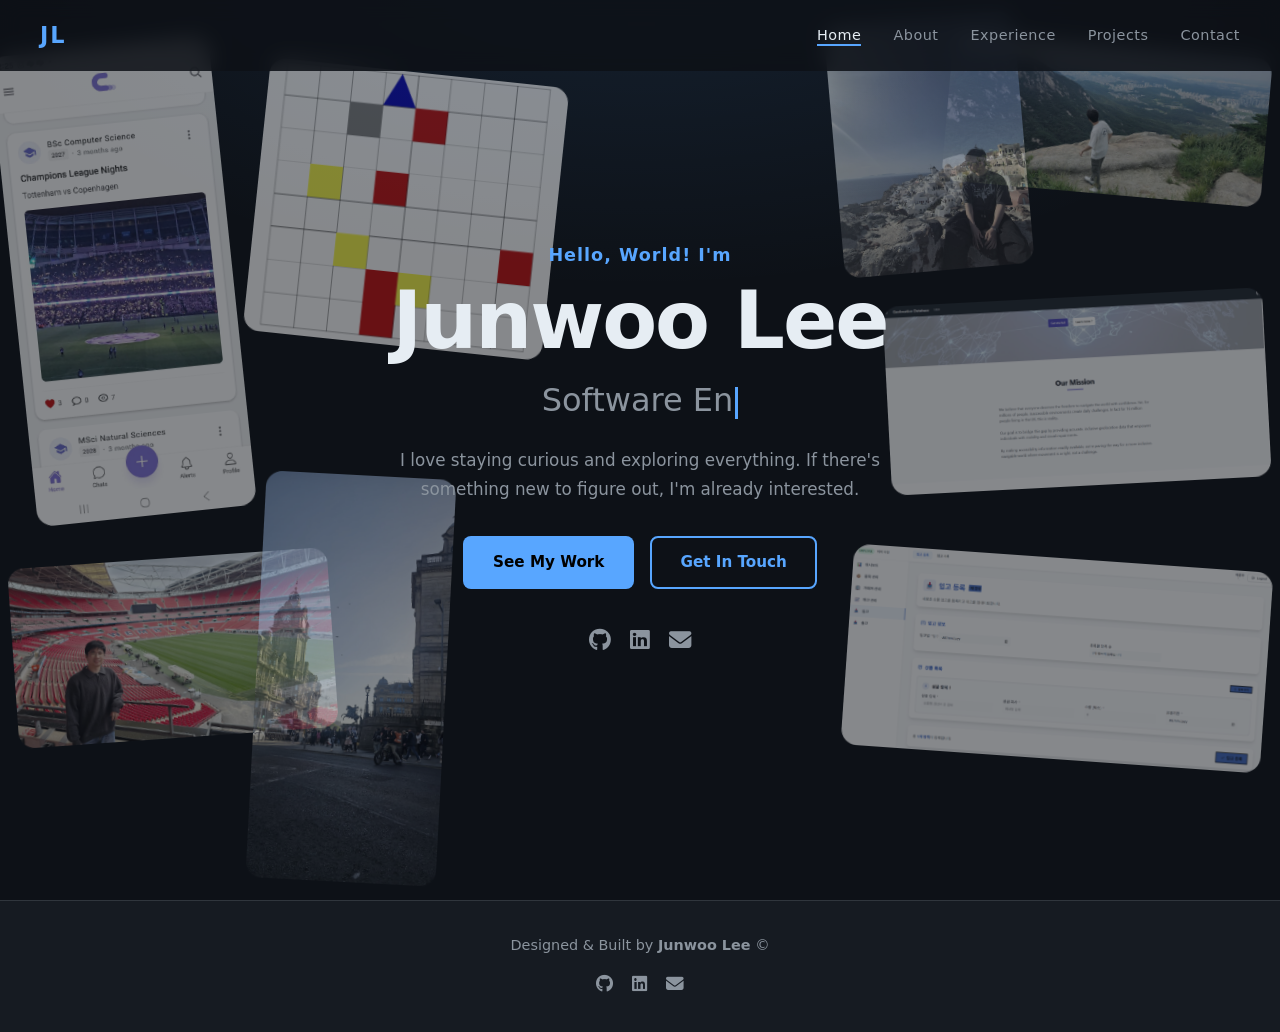
==== commit fe88291e: "Add about bio, hobbies section, education timeline with logos and real data" ====
--- a/index.html
+++ b/index.html
@@ -28,13 +28,23 @@
 
     <!-- ──────────────── HERO ──────────────── -->
     <section id="hero">
+      <!-- floating background images -->
+      <div class="hero-bg-images" aria-hidden="true">
+        <img src="images/Conni_screenshot_1.jpeg"  class="bg-img bg-img--1" alt="" />
+        <img src="images/harbour_marine_2.png"  class="bg-img bg-img--2" alt="" />
+        <img src="images/travel_3.jpeg"          class="bg-img bg-img--3" alt="" />
+        <img src="images/travel_5.jpeg"          class="bg-img bg-img--4" alt="" />
+        <img src="images/sys_eng_2.png"          class="bg-img bg-img--5" alt="" />
+        <img src="images/C_coursework.png"       class="bg-img bg-img--6" alt="" />
+        <img src="images/travel_2.jpeg"          class="bg-img bg-img--7" alt="" />
+        <img src="images/travel_1.jpeg"          class="bg-img bg-img--8" alt="" />
+      </div>
       <div class="hero-content">
         <p class="hero-greeting">Hello, World! I'm</p>
         <h1 class="hero-name">Junwoo Lee</h1>
         <h2 class="hero-title typing" id="typing-target"></h2>
         <p class="hero-sub">
-          I love staying curious and exploring everything &mdash; from
-          cybersecurity to software engineering to helping others learn.
+          I love staying curious and exploring everything.
           If there's something new to figure out, I'm already interested.
         </p>
         <div class="hero-buttons">
--- a/style.css
+++ b/style.css
@@ -252,6 +252,112 @@
   padding: 5rem 0 4rem;
   animation: pageIn 0.45s ease both;
 }
+
+/* ════════════════════════════════════════
+   HERO FLOATING BACKGROUND IMAGES
+════════════════════════════════════════ */
+.hero-bg-images {
+  position: absolute;
+  inset: 0;
+  overflow: hidden;
+  pointer-events: none;
+  z-index: 0;
+}
+
+.bg-img {
+  position: absolute;
+  border-radius: 16px;
+  opacity: 0.50;
+  filter:  grayscale(30%);
+  width: 280px;
+  height: auto;
+  will-change: transform;
+}
+
+/* individual placement & animation
+   Left column:  Conni (top) · C_coursework (mid) · travel_5 (bottom)
+   Right column: travel_3 (top) · sys_eng (mid) · harbour_marine (bottom)
+   Center edges: travel_1 (top-center) · travel_2 (bottom-center)        */
+
+.bg-img--1 {          /* Conni — portrait */
+  width: 220px;
+  top: 5%;
+  left: 1%;
+  transform: rotate(-6deg);
+  animation: floatA 14s ease-in-out infinite;
+}
+.bg-img--2 {          /* harbour_marine — bottom-right */
+  width: 420px;
+  top: 62%;
+  right: 1%;
+  transform: rotate(4deg);
+  animation: floatB 17s ease-in-out infinite;
+}
+.bg-img--3 {          /* travel_3 — top-right */
+  width: 320px;
+  top: 5%;
+  right: 1%;
+  transform: rotate(5deg);
+  animation: floatC 13s ease-in-out infinite;
+}
+.bg-img--4 {          /* travel_5 — bottom-left */
+  width: 320px;
+  top: 62%;
+  left: 1%;
+  transform: rotate(-4deg);
+  animation: floatA 16s ease-in-out infinite reverse;
+}
+.bg-img--5 {          /* sys_eng — mid-right */
+  width: 380px;
+  top: 33%;
+  right: 1%;
+  transform: rotate(-3deg);
+  animation: floatD 18s ease-in-out infinite;
+}
+.bg-img--6 {          /* C_coursework — top-left, next to Conni */
+  width: 300px;
+  top: 8%;
+  left: 20%;
+  transform: rotate(6deg);
+  animation: floatB 15s ease-in-out infinite reverse;
+}
+.bg-img--7 {          /* travel_2 — portrait, bottom-center pushed to side */
+  width: 190px;
+  bottom: 2%;
+  left: 20%;
+  transform: rotate(3deg);
+  animation: floatC 16s ease-in-out infinite reverse;
+}
+.bg-img--8 {          /* travel_1 — portrait, top-center pushed to side */
+  width: 190px;
+  top: 2%;
+  right: 20%;
+  transform: rotate(-5deg);
+  animation: floatD 14s ease-in-out infinite reverse;
+}
+
+@keyframes floatA {
+  0%, 100% { transform: rotate(-6deg) translateY(0px)   translateX(0px);  }
+  33%       { transform: rotate(-4deg) translateY(-14px) translateX(6px);  }
+  66%       { transform: rotate(-8deg) translateY(8px)  translateX(-5px); }
+}
+@keyframes floatB {
+  0%, 100% { transform: rotate(4deg)  translateY(0px)   translateX(0px);  }
+  40%       { transform: rotate(6deg)  translateY(12px)  translateX(-7px); }
+  70%       { transform: rotate(2deg)  translateY(-10px) translateX(5px);  }
+}
+@keyframes floatC {
+  0%, 100% { transform: rotate(5deg)  translateY(0px)   translateX(0px);  }
+  50%       { transform: rotate(3deg)  translateY(-16px) translateX(8px);  }
+}
+@keyframes floatD {
+  0%, 100% { transform: rotate(-3deg) translateY(0px)   translateX(0px);  }
+  45%       { transform: rotate(-5deg) translateY(14px)  translateX(-6px); }
+  80%       { transform: rotate(-1deg) translateY(-8px)  translateX(4px);  }
+}
+
+/* make sure hero text sits above the images */
+.hero-content { position: relative; z-index: 1; }
 
 /* ════════════════════════════════════════
    ABOUT
@@ -494,6 +600,160 @@
 }
 
 /* ════════════════════════════════════════
+   EDUCATION TIMELINE
+════════════════════════════════════════ */
+.edu-timeline::before {
+  background: linear-gradient(to bottom, var(--accent2), var(--accent), transparent);
+}
+.edu-dot {
+  background: var(--accent2) !important;
+  box-shadow: 0 0 0 3px var(--accent2) !important;
+}
+.edu-badge {
+  background: rgba(188,140,255,0.1);
+  border-color: rgba(188,140,255,0.3);
+  color: var(--accent2);
+}
+.edu-details {
+  list-style: none;
+  padding: 0;
+  display: flex;
+  flex-direction: column;
+  gap: 0.55rem;
+  margin-top: 0.6rem;
+}
+.edu-details li {
+  display: flex;
+  align-items: flex-start;
+  gap: 0.6rem;
+  font-size: 0.92rem;
+  color: var(--text-muted);
+}
+.edu-details li i {
+  color: var(--accent2);
+  margin-top: 0.18rem;
+  min-width: 1rem;
+  font-size: 0.85rem;
+}
+.edu-skills {
+  margin-top: 1rem;
+  padding-top: 0.8rem;
+  border-top: 1px solid var(--border);
+}
+.edu-skills-label {
+  font-size: 0.8rem;
+  color: var(--text-muted);
+  font-weight: 600;
+  letter-spacing: 0.5px;
+  text-transform: uppercase;
+  margin-bottom: 0.6rem;
+}
+.honour-badge {
+  display: inline-block;
+  background: rgba(63,185,80,0.12);
+  color: var(--success);
+  border: 1px solid rgba(63,185,80,0.3);
+  border-radius: 20px;
+  padding: 0.1rem 0.65rem;
+  font-size: 0.82rem;
+  font-weight: 600;
+}
+.edu-title-row {
+  display: flex;
+  align-items: center;
+  gap: 0.9rem;
+}
+.edu-logo {
+  width: 52px;
+  height: 52px;
+  object-fit: contain;
+  border-radius: 8px;
+  background: #fff;
+  padding: 4px;
+  flex-shrink: 0;
+}
+
+/* ════════════════════════════════════════
+   HOBBIES
+════════════════════════════════════════ */
+.hobbies-grid {
+  display: grid;
+  grid-template-columns: repeat(auto-fill, minmax(155px, 1fr));
+  gap: 1rem;
+  margin-bottom: 3rem;
+}
+.hobby-card {
+  background: var(--card);
+  border: 1px solid var(--border);
+  border-radius: 12px;
+  padding: 1.2rem 1rem;
+  display: flex;
+  flex-direction: column;
+  align-items: center;
+  gap: 0.55rem;
+  text-align: center;
+  transition: border-color var(--transition), transform var(--transition);
+}
+.hobby-card:hover {
+  border-color: var(--accent);
+  transform: translateY(-3px);
+}
+.hobby-icon {
+  font-size: 1.8rem;
+  color: var(--accent);
+}
+.hobby-label {
+  font-size: 0.88rem;
+  font-weight: 500;
+  color: var(--text);
+  line-height: 1.3;
+}
+.hobby-note {
+  display: block;
+  font-size: 0.74rem;
+  color: var(--text-muted);
+  font-style: italic;
+  margin-top: 0.15rem;
+}
+.hobby-photo-section {
+  margin-bottom: 2.8rem;
+}
+.hobby-category-title {
+  font-size: 1rem;
+  font-weight: 600;
+  color: var(--text-muted);
+  text-transform: uppercase;
+  letter-spacing: 0.05em;
+  margin-bottom: 0.9rem;
+  display: flex;
+  align-items: center;
+  gap: 0.5rem;
+}
+.hobby-category-title i { color: var(--accent); }
+.hobby-photo-grid {
+  display: grid;
+  grid-template-columns: repeat(4, 1fr);
+  gap: 0.6rem;
+}
+.hobby-photo-grid--wide {
+  grid-template-columns: repeat(3, 1fr);
+}
+.hobby-photo-wrap {
+  border-radius: 10px;
+  overflow: hidden;
+  aspect-ratio: 4 / 3;
+  background: var(--card);
+}
+.hobby-photo-wrap img {
+  width: 100%;
+  height: 100%;
+  object-fit: cover;
+  display: block;
+  transition: transform 0.4s ease;
+}
+.hobby-photo-wrap:hover img { transform: scale(1.06); }
+
+/* ════════════════════════════════════════
    FOOTER
 ════════════════════════════════════════ */
 footer {
@@ -545,6 +805,9 @@
   .timeline-header { flex-direction: column; }
 
   .contact-grid { grid-template-columns: 1fr; }
+
+  .hobby-photo-grid { grid-template-columns: repeat(2, 1fr); }
+  .hobby-photo-grid--wide { grid-template-columns: repeat(2, 1fr); }
 }
 
 @media (max-width: 480px) {
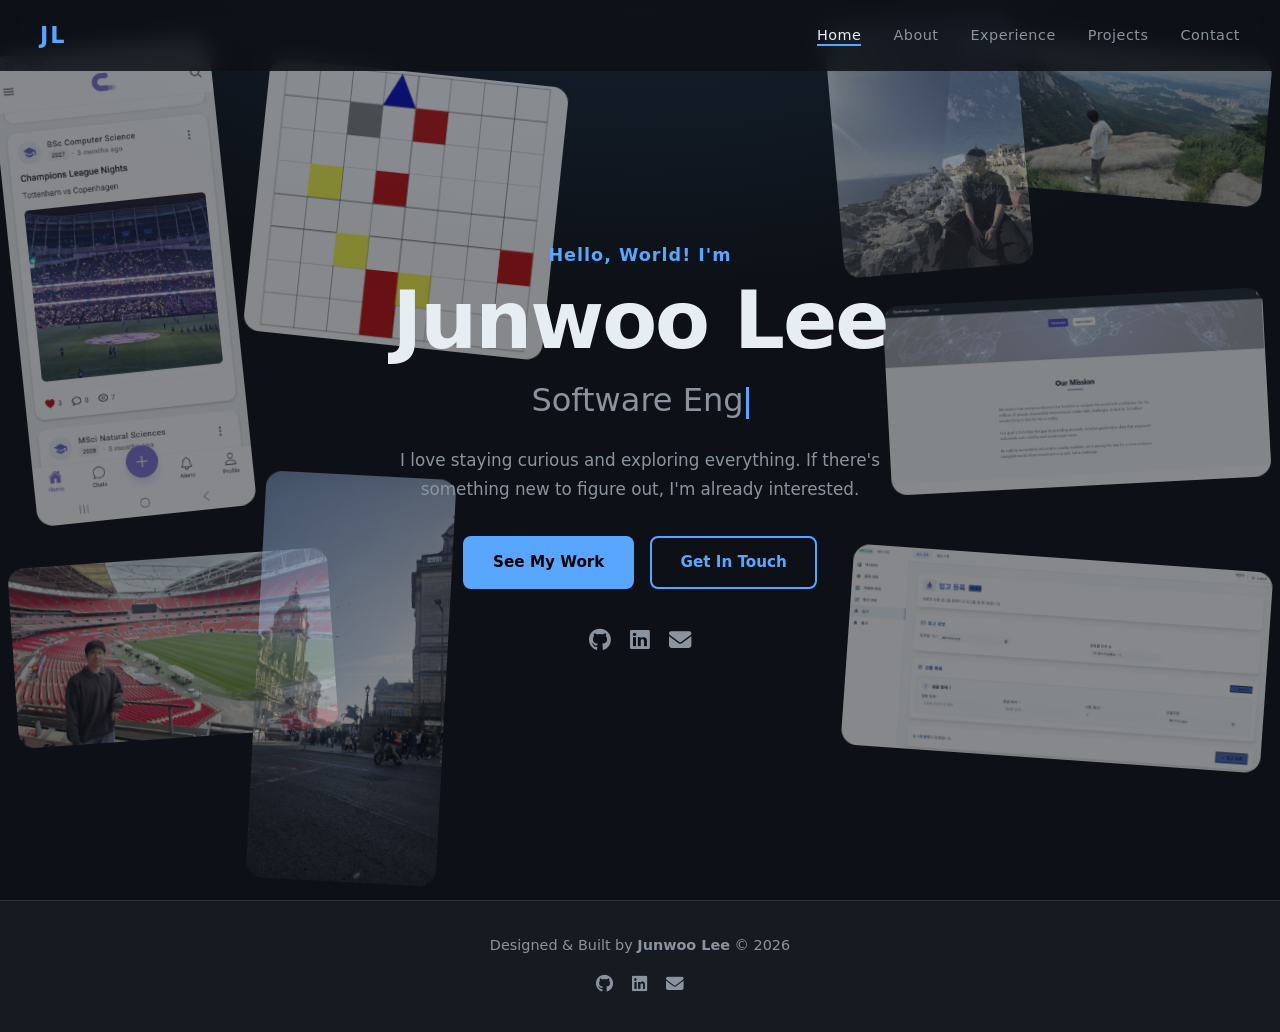
==== commit bcb63d87: "Add experience page with full-screen panels, update email and LinkedIn" ====
--- a/index.html
+++ b/index.html
@@ -59,12 +59,12 @@
             ><i class="fa-brands fa-github"></i
           ></a>
           <a
-            href="https://linkedin.com/in/junwoolee"
+            href="https://www.linkedin.com/in/junwoo-leee/"
             target="_blank"
             aria-label="LinkedIn"
             ><i class="fa-brands fa-linkedin"></i
           ></a>
-          <a href="mailto:junwoo@example.com" aria-label="Email"
+          <a href="mailto:ljunwoo33@gmail.com" aria-label="Email"
             ><i class="fa-solid fa-envelope"></i
           ></a>
         </div>
@@ -81,10 +81,10 @@
         <a href="https://github.com/ericlee913" target="_blank"
           ><i class="fa-brands fa-github"></i
         ></a>
-        <a href="https://linkedin.com/in/junwoolee" target="_blank"
+        <a href="https://www.linkedin.com/in/junwoo-leee/" target="_blank"
           ><i class="fa-brands fa-linkedin"></i
         ></a>
-        <a href="mailto:junwoo@example.com"
+        <a href="mailto:ljunwoo33@gmail.com"
           ><i class="fa-solid fa-envelope"></i
         ></a>
       </div>
--- a/style.css
+++ b/style.css
@@ -490,6 +490,167 @@
   border: 1px solid rgba(88,166,255,0.25);
   padding: 0.2rem 0.7rem;
   border-radius: 4px;
+}
+
+/* ════════════════════════════════════════
+   EXPERIENCE CARDS (clickable)
+════════════════════════════════════════ */
+.exp-card {
+  cursor: pointer;
+  transition: border-color var(--transition), box-shadow var(--transition), transform var(--transition);
+}
+.exp-card:hover {
+  border-color: var(--accent);
+  box-shadow: 0 0 0 1px var(--accent);
+  transform: translateX(4px);
+}
+.exp-header-right {
+  display: flex;
+  align-items: center;
+  gap: 0.7rem;
+  flex-shrink: 0;
+}
+.exp-arrow {
+  color: var(--text-muted);
+  font-size: 0.85rem;
+  transition: transform 0.25s ease, color 0.2s;
+  flex-shrink: 0;
+}
+.exp-card:hover .exp-arrow {
+  transform: translateX(4px);
+  color: var(--accent);
+}
+/* IXN dot & badge */
+.timeline-dot.ixn-dot {
+  background: var(--accent2);
+  box-shadow: 0 0 0 4px rgba(188,140,255,0.2);
+}
+.ixn-badge {
+  font-size: 0.78rem;
+  background: rgba(188,140,255,0.12);
+  color: var(--accent2);
+  border: 1px solid rgba(188,140,255,0.3);
+  padding: 0.25rem 0.7rem;
+  border-radius: 20px;
+  white-space: nowrap;
+}
+
+/* ════════════════════════════════════════
+   EXPERIENCE FULL-SCREEN PANEL
+════════════════════════════════════════ */
+.exp-panel {
+  position: fixed;
+  inset: 0;
+  background: var(--bg);
+  z-index: 999; /* below navbar (1000) so navbar stays on top */
+  overflow-y: auto;
+  transform: translateY(100%);
+  transition: transform 0.5s cubic-bezier(0.4, 0, 0.2, 1);
+}
+.exp-panel.is-active {
+  transform: translateY(0);
+}
+/* sticky top bar accounts for the fixed navbar height (~64px) */
+.exp-panel-topbar {
+  position: sticky;
+  top: 0;
+  z-index: 10;
+  background: rgba(13,17,23,0.92);
+  backdrop-filter: blur(10px);
+  border-bottom: 1px solid var(--border);
+  padding: 68px 2.5rem 0.9rem;  /* 68px pushes content below navbar */
+}
+.exp-panel-back {
+  display: inline-flex;
+  align-items: center;
+  gap: 0.5rem;
+  background: none;
+  border: 1px solid var(--border);
+  color: var(--text-muted);
+  font-size: 0.88rem;
+  padding: 0.4rem 0.9rem;
+  border-radius: 6px;
+  cursor: pointer;
+  transition: border-color var(--transition), color var(--transition);
+}
+.exp-panel-back:hover {
+  border-color: var(--accent);
+  color: var(--accent);
+}
+.exp-panel-body {
+  padding: 3rem 0 5rem;
+}
+.exp-panel-hero {
+  margin-bottom: 2.5rem;
+}
+.exp-panel-title {
+  font-size: clamp(1.8rem, 4vw, 2.6rem);
+  font-weight: 800;
+  margin: 0.5rem 0 0.4rem;
+  line-height: 1.15;
+}
+.exp-panel-company {
+  color: var(--accent);
+  font-size: 1rem;
+  margin-bottom: 1rem;
+}
+.exp-panel-divider {
+  border: none;
+  border-top: 1px solid var(--border);
+  margin: 2rem 0;
+}
+.exp-panel-section {
+  font-size: 0.8rem;
+  font-weight: 700;
+  letter-spacing: 0.08em;
+  text-transform: uppercase;
+  color: var(--text-muted);
+  margin: 2rem 0 0.8rem;
+}
+.exp-panel-text {
+  color: var(--text-muted);
+  font-size: 0.97rem;
+  line-height: 1.8;
+}
+.exp-panel-bullets {
+  margin-top: 0.4rem;
+}
+/* photo grid inside panel */
+.exp-panel-photos {
+  display: grid;
+  grid-template-columns: repeat(auto-fill, minmax(220px, 1fr));
+  gap: 0.8rem;
+  margin-top: 0.6rem;
+}
+.exp-panel-photo {
+  border-radius: 10px;
+  overflow: hidden;
+  aspect-ratio: 4/3;
+  background: var(--card);
+}
+.exp-panel-photo img {
+  width: 100%;
+  height: 100%;
+  object-fit: cover;
+  display: block;
+  transition: transform 0.4s ease;
+}
+.exp-panel-photo:hover img { transform: scale(1.05); }
+/* IXN sub-cards inside panel */
+.ixn-sub-card {
+  background: var(--card);
+  border: 1px solid var(--border);
+  border-radius: var(--radius);
+  padding: 1.2rem 1.4rem;
+  margin-bottom: 1rem;
+}
+.ixn-sub-header {
+  display: flex;
+  justify-content: space-between;
+  align-items: flex-start;
+  flex-wrap: wrap;
+  gap: 0.5rem;
+  margin-bottom: 0.8rem;
 }
 
 /* ════════════════════════════════════════
